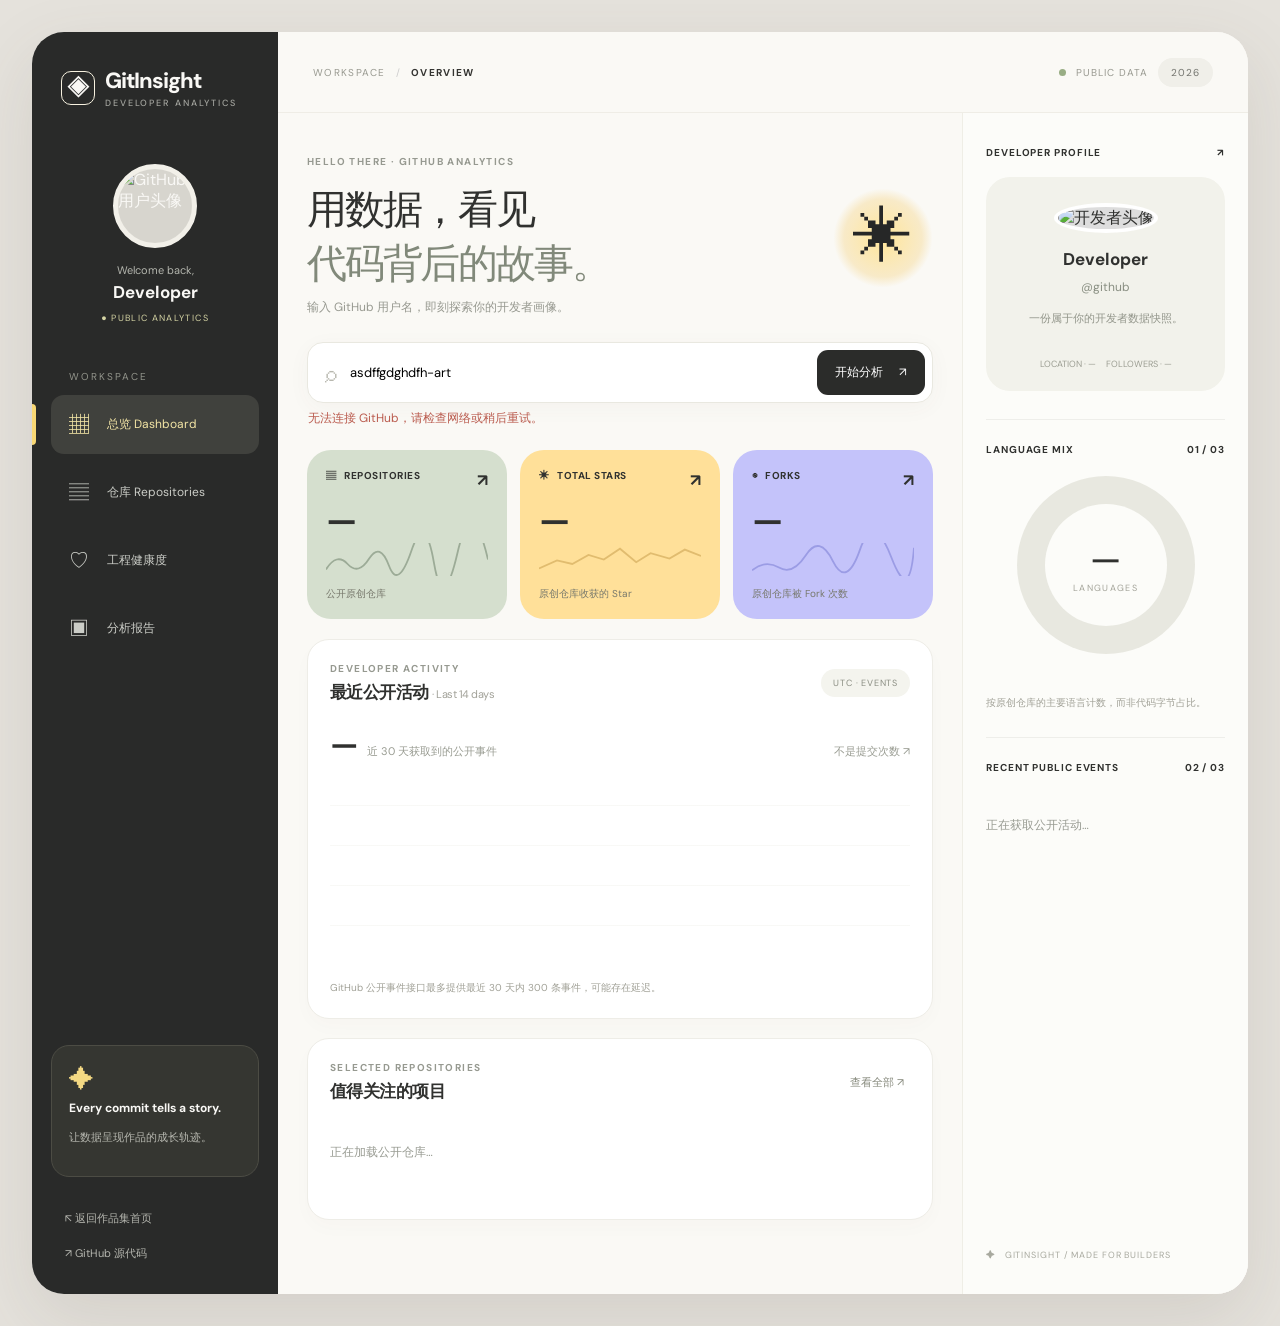
==== dashboard.html @ e09f6c9b "feat: build editorial homepage and responsive GitHub analytics dashboard" ====
<!doctype html>
<html lang="zh-CN"><head><meta charset="utf-8"><meta name="viewport" content="width=device-width,initial-scale=1">
<meta name="theme-color" content="#e9e6df"><meta name="description" content="GitInsight GitHub 数据分析工作台。查询真实公开数据、浏览仓库、检查工程健康度和导出报告。"><title>GitInsight · 分析工作台</title><link rel="stylesheet" href="assets/style.css"></head>
<body class="workspace"><div class="app-shell">
<button class="menu-toggle" id="menu-toggle" aria-label="打开导航菜单" aria-expanded="false">☰</button><div class="sidebar-overlay" id="sidebar-overlay"></div>
<aside class="sidebar" id="sidebar"><a class="app-brand" href="index.html"><span class="brand-logo">◈</span><span>GitInsight<small>DEVELOPER ANALYTICS</small></span></a>
<div class="sidebar-profile"><img id="sidebar-avatar" src="https://github.com/identicons/gitinsight.png" alt="GitHub 用户头像"><small>Welcome back,</small><strong id="sidebar-user">Developer</strong><span class="profile-tag">● PUBLIC ANALYTICS</span></div>
<p class="side-caption">WORKSPACE</p><nav class="side-nav" aria-label="工作台导航"><a href="#overview" class="active" data-page="overview"><span>▦</span> 总览 Dashboard</a><a href="#repositories" data-page="repositories"><span>▤</span> 仓库 Repositories</a><a href="#health" data-page="health"><span>♡</span> 工程健康度</a><a href="#reports" data-page="reports"><span>▣</span> 分析报告</a></nav>
<div class="sidebar-spacer"></div><div class="side-note"><div>✦</div><strong>Every commit tells a story.</strong><p>让数据呈现作品的成长轨迹。</p></div><a class="side-bottom" href="index.html">↖ 返回作品集首页</a><a class="side-bottom" href="https://github.com/asdffgdghdfh-art/gitinsight" target="_blank" rel="noopener noreferrer">↗ GitHub 源代码</a></aside>
<section class="app-main"><header class="app-topbar"><div class="crumb">WORKSPACE <span>/</span> <b id="page-breadcrumb">OVERVIEW</b></div><div class="top-actions"><span class="live-dot"></span><span>PUBLIC DATA</span><span class="top-year">2026</span></div></header>
<div class="main-layout"><main class="content-area">
<div class="page-section is-visible" id="view-overview"><div class="heading-row"><div><div class="section-kicker">HELLO THERE · GITHUB ANALYTICS</div><h1>用数据，看见<br><em>代码背后的故事。</em></h1><p class="page-subtitle">输入 GitHub 用户名，即刻探索你的开发者画像。</p></div><div class="hero-orbit" aria-hidden="true"><span>✳</span></div></div>
<form class="search-form" id="search-form"><label class="sr-only" for="username-input">GitHub 用户名</label><span class="search-icon">⌕</span><input id="username-input" type="text" autocapitalize="off" autocomplete="off" spellcheck="false" maxlength="39" placeholder="输入 GitHub 用户名，例如 octocat"><button type="submit">开始分析 <span>↗</span></button></form>
<div id="status-message" class="status-message" role="status" aria-live="polite"></div>
<div class="summary-grid"><article class="metric-card sage"><div class="metric-label">▤ &nbsp; REPOSITORIES <span>↗</span></div><div class="metric-value" id="stat-repos">—</div><div class="metric-spark"><svg viewBox="0 0 180 36" aria-hidden="true"><path d="M0 29 Q12 10 24 23T48 17T70 25T95 8T120 22T146 11T180 18"/></svg></div><small>公开原创仓库</small></article><article class="metric-card butter"><div class="metric-label">✳ &nbsp; TOTAL STARS <span>↗</span></div><div class="metric-value" id="stat-stars">—</div><div class="metric-spark"><svg viewBox="0 0 180 36" aria-hidden="true"><path d="M0 28 L20 19 L37 23 L55 13 L72 18 L90 6 L108 21 L124 11 L145 17 L162 7 L180 14"/></svg></div><small>原创仓库收获的 Star</small></article><article class="metric-card lavender"><div class="metric-label">◉ &nbsp; FORKS <span>↗</span></div><div class="metric-value" id="stat-forks">—</div><div class="metric-spark"><svg viewBox="0 0 180 36" aria-hidden="true"><path d="M0 30 Q15 18 30 27T60 13T90 20T120 7T155 16T180 5"/></svg></div><small>原创仓库被 Fork 次数</small></article></div>
<section class="panel activity-panel"><div class="panel-heading"><div><div class="small-uppercase">DEVELOPER ACTIVITY</div><h2>最近公开活动 <span>· Last 14 days</span></h2></div><span class="chip">UTC · EVENTS</span></div><div class="chart-summary"><strong id="activity-total">—</strong><span>近 30 天获取到的公开事件</span><span class="chart-hint">不是提交次数 ↗</span></div><div class="bar-chart" id="activity-chart" role="img" aria-label="最近十四天公开事件柱状图"></div><p class="fineprint">GitHub 公开事件接口最多提供最近 30 天内 300 条事件，可能存在延迟。</p></section>
<section class="panel projects-panel"><div class="panel-heading"><div><div class="small-uppercase">SELECTED REPOSITORIES</div><h2>值得关注的项目</h2></div><button class="text-button" data-go="repositories">查看全部 ↗</button></div><div id="featured-repos" class="featured-list"></div></section>
</div>
<div class="page-section" id="view-repositories"><div class="section-kicker">EXPLORE / REPOSITORIES</div><h1 class="inside-heading">探索每一个<span>作品。</span></h1><p class="page-subtitle">根据名称、语言和热度找到最有代表性的仓库。</p><div class="filter-bar"><input id="repo-search" placeholder="⌕  搜索仓库名称或简介" aria-label="筛选仓库"><select id="language-filter" aria-label="按编程语言筛选"><option value="">全部语言</option></select><select id="repo-sort" aria-label="仓库排序"><option value="updated">最近推送</option><option value="stars">最多 Stars</option><option value="forks">最多 Forks</option><option value="created">最新创建</option></select><label class="small-switch"><input type="checkbox" id="include-forks"> 含 Fork</label></div><div class="panel table-panel"><div class="panel-heading"><h2>公开仓库 <span id="repo-count">—</span></h2><span class="chip">LIVE REPOS</span></div><div id="repository-list" class="repository-list"></div></div></div>
<div class="page-section" id="view-health"><div class="section-kicker">PROJECT / HEALTH</div><h1 class="inside-heading">让好项目，<span>更完整。</span></h1><p class="page-subtitle">检查 README、依赖、测试、CI、维护与仓库元信息。</p><div class="panel health-panel"><div class="select-row"><label for="health-repo-select">选择要检查的公开仓库</label><select id="health-repo-select"><option>正在加载...</option></select><button class="button-small" id="health-run">开始检查 ↗</button></div><div class="health-start" id="health-output"><div class="empty-art">✳</div><strong>为你的项目做一次体检</strong><p>点击「开始检查」会读取所选仓库的公开文件树和元数据。</p></div></div><div class="disclaimer-card"><strong>✦ 关于评分</strong><p>这个评分仅表示常见工程规范的覆盖程度，不能替代代码审查，也不代表开发者能力。文件树不完整时会主动提醒。</p></div></div>
<div class="page-section" id="view-reports"><div class="section-kicker">PORTFOLIO / REPORTS</div><h1 class="inside-heading">把你的成果，<span>整理成册。</span></h1><p class="page-subtitle">从真实的公开数据生成一份清晰可读的 Markdown 项目报告。</p><div class="report-layout"><div class="panel report-card"><span class="report-art">↗</span><div class="small-uppercase">PERSONAL DEVELOPER REPORT</div><h2>GitHub 开发者<br>作品集报告</h2><p>包含账户信息、仓库统计、主要语言、代表项目及已完成的健康度检查。</p><button class="button-small" id="download-report">下载 Markdown 报告 ↓</button></div><div class="panel report-preview"><div class="panel-heading"><h2>报告预览</h2><span class="chip">.MD</span></div><pre id="report-preview-text">等待载入公开数据…</pre></div></div></div>
</main><aside class="right-panel"><div class="right-title"><span>DEVELOPER PROFILE</span><span>↗</span></div><div class="profile-card"><img id="profile-avatar" src="https://github.com/identicons/gitinsight.png" alt="开发者头像"><h3 id="profile-name">Developer</h3><a id="profile-link" href="https://github.com" target="_blank" rel="noopener noreferrer">@github</a><p id="profile-bio">一份属于你的开发者数据快照。</p><div class="profile-extra"><span id="profile-location">LOCATION · —</span><span id="profile-followers">FOLLOWERS · —</span></div></div><div class="right-block"><div class="right-title"><span>LANGUAGE MIX</span><span>01 / 03</span></div><div class="donut-wrap"><div class="donut-chart" id="language-donut"><div class="donut-center"><strong id="lang-number">—</strong><small>LANGUAGES</small></div></div></div><div id="language-legend" class="language-legend"></div><p class="fineprint">按原创仓库的主要语言计数，而非代码字节占比。</p></div><div class="right-block right-bottom"><div class="right-title"><span>RECENT PUBLIC EVENTS</span><span>02 / 03</span></div><div id="recent-events" class="recent-events"></div></div><div class="right-foot">✦ &nbsp; GITINSIGHT / MADE FOR BUILDERS</div></aside>
</div></section></div><script src="assets/dashboard.js" defer></script></body></html>
---- assets/style.css ----
@import url('https://fonts.googleapis.com/css2?family=DM+Sans:wght@400;500;600;700;800&family=DM+Serif+Display&display=swap');
:root{--ink:#242420;--muted:#888880;--cream:#f4f0e8;--burnt:#b96535;--line:#dcd6cb;--sans:'DM Sans',-apple-system,BlinkMacSystemFont,'PingFang SC','Microsoft YaHei',sans-serif;--serif:'DM Serif Display',Georgia,'Songti SC','Noto Serif CJK SC',serif}*{box-sizing:border-box}html{scroll-behavior:smooth}body{margin:0;font-family:var(--sans);color:var(--ink)}a{color:inherit;text-decoration:none}button,input,select{font:inherit}button{cursor:pointer}.sr-only{position:absolute!important;width:1px;height:1px;padding:0;margin:-1px;overflow:hidden;clip:rect(0,0,0,0);white-space:nowrap;border:0}
/* Editorial portfolio landing */
.landing{background:var(--cream);background-image:linear-gradient(to right,transparent calc(50% - 1px),rgba(111,91,72,.045) 50%,transparent calc(50% + 1px));}.wrap{width:min(1170px,calc(100% - 100px));margin:0 auto}.landing-header{height:76px;display:flex;align-items:center;justify-content:space-between;padding:0 max(50px,calc((100vw - 1170px)/2));border-bottom:1px solid var(--line);gap:25px}.wordmark{font:27px var(--serif);white-space:nowrap}.diamond{width:10px;height:10px;background:var(--burnt);display:inline-block;transform:rotate(45deg);margin:0 10px 3px 0}.landing-header nav{display:flex;gap:28px;font-size:12px;color:#7f766f}.landing-header nav a:hover,.landing-header nav a.current{color:var(--burnt)}.hero{padding-top:110px;padding-bottom:98px;display:grid;grid-template-columns:1.14fr .86fr;gap:72px;align-items:center;min-height:580px}.eyebrow,.micro-label{font-size:10px;letter-spacing:.19em;color:#857e73;font-weight:700}.hero h1{font:clamp(78px,9.4vw,142px)/.95 var(--serif);font-weight:400;letter-spacing:-.07em;margin:28px 0 25px;white-space:nowrap}.rust{color:var(--burnt)}.hero-cn{font:clamp(23px,2.4vw,33px)/1.6 var(--serif);margin:0 0 18px}.hero-detail{color:#817b72;font-size:13px;letter-spacing:.1em}.hero-buttons{display:flex;gap:13px;margin-top:36px;flex-wrap:wrap}.button{display:inline-flex;align-items:center;gap:30px;justify-content:space-between;padding:14px 23px;min-height:48px;font-size:12px;transition:transform .2s,background .2s}.button:hover{transform:translateY(-3px)}.button-dark{background:#201f1b;color:white}.button-line{border:1px solid #aaa39a}.hero-art{min-height:360px;border:1px solid #d7cec2;position:relative;padding:26px;background:radial-gradient(ellipse at 65% 40%,#fffdf7 0,#eae6de 68%);overflow:hidden}.art-top,.art-bottom{display:flex;justify-content:space-between;color:#908980;letter-spacing:.15em;font-size:9px}.art-heading{font:30px/1.28 var(--serif);margin:47px 0 5px}.art-chart{height:160px;position:relative;background:repeating-linear-gradient(to top,transparent 0,transparent 39px,#ded5c9 40px)}.art-curve{position:absolute;inset:24px 0 16px;border-bottom:3px solid var(--burnt);border-radius:10% 55% 20% 40%;transform:rotate(-8deg);opacity:.8}.art-bars{position:absolute;inset:8px 0 0;display:flex;align-items:flex-end;gap:5%;padding:0 12px}.art-bars i{display:block;flex:1;border:1px solid rgba(178,98,51,.25);border-bottom:none;background:rgba(184,107,58,.06)}.art-bottom{border-top:1px solid var(--line);padding-top:13px}.hero-foot{padding:16px 0;border-top:1px solid var(--line);display:flex;justify-content:space-between;color:#827a70;font-size:10px;letter-spacing:.12em}.landing-section{padding:105px 0;border-top:1px solid var(--line)}.two-col{display:grid;grid-template-columns:.42fr .58fr;gap:75px}.section-heading{display:flex;align-items:baseline;gap:15px;margin:0 0 38px;font:27px var(--serif);font-weight:400}.section-heading>span{font:13px var(--sans);color:var(--burnt)}.section-heading small{font:10px var(--sans);letter-spacing:.2em;color:#81776c}.facts{padding-top:20px;border-top:1px solid var(--line)}.facts div{display:grid;grid-template-columns:65px 1fr;font-size:13px;margin:20px 0}.facts dt{color:#9b9288}.facts dd{margin:0}.section-intro{border-left:1px solid var(--line);padding-left:65px}.section-intro h3{font:clamp(35px,4vw,53px)/1.4 var(--serif);font-weight:400;margin:0 0 23px}.section-intro p{color:#6d665c;font-size:15px;line-height:2;max-width:590px}.keyword-row{display:flex;gap:20px;flex-wrap:wrap;border-top:1px solid var(--line);margin-top:34px;padding-top:20px;font-size:10px;letter-spacing:.1em;color:var(--burnt)}.landing-cream{background:#ebe7dd}.feature-list{border-top:1px solid var(--line)}.feature-list a{display:grid;grid-template-columns:50px 72px minmax(155px,230px) 1fr 26px;gap:20px;align-items:center;border-bottom:1px solid #d6d0c5;min-height:101px;transition:background .2s,padding .2s}.feature-list a:hover{background:#f6f1e8;padding:0 15px}.feature-num{font-size:12px;color:#8c8479}.feature-glyph{font-size:27px;color:var(--burnt)}.feature-list strong{font:24px var(--serif);font-weight:400}.feature-list small{font-size:13px;color:#726b61}.feature-list b{font-size:20px;font-weight:400}.landing-dark{background:#191713;color:#f4efe7}.landing-dark .section-heading small,.landing-dark .micro-label{color:#af9c89}.dark-grid{display:grid;grid-template-columns:repeat(3,1fr);gap:36px}.dark-grid article{border-top:1px solid #44403a;min-height:325px;padding:25px 0;position:relative}.dark-grid article:not(:last-child){border-right:1px solid #44403a;padding-right:36px}.dark-grid h3{font:30px var(--serif);font-weight:400;margin:20px 0 15px}.dark-grid p{font-size:13px;line-height:2;color:#a99d91;max-width:285px}.stack-lines{display:grid;gap:8px;margin-top:24px}.stack-lines i{width:140px;height:20px;transform:skewY(-10deg);border:1px solid #a65b31;background:rgba(183,105,50,.09)}.pill-grid{display:grid;grid-template-columns:1fr 1fr;gap:8px;margin-top:31px}.pill-grid span{background:#28251f;padding:16px 10px;text-align:center;font-size:12px}.quote-mark{font:28px/1.5 var(--serif);color:#c78659;margin-top:29px}.landing-end{text-align:center;padding:115px 0 120px}.landing-end h2{font:clamp(37px,5vw,60px) var(--serif);margin:24px 0 28px}.landing-cta{font:30px var(--serif);border-bottom:2px solid var(--burnt);padding-bottom:8px}.landing-end p{font-size:12px;color:#817a6f;letter-spacing:.1em;margin-top:30px}.landing-footer{min-height:75px;display:flex;justify-content:space-between;align-items:center;border-top:1px solid var(--line);gap:18px;color:#8e8579;font-size:11px}
/* Dashboard */
.workspace{background:#e5e2dc;color:#30312f;padding:32px;min-height:100vh}.app-shell{max-width:1620px;margin:0 auto;min-height:900px;display:flex;background:#fbfaf7;border-radius:32px;box-shadow:0 25px 70px #55524a20;overflow:hidden}.sidebar{width:246px;background:#292a29;color:#f9f8f5;flex:none;padding:34px 19px 23px;display:flex;flex-direction:column}.app-brand{display:flex;align-items:center;gap:10px;padding:0 10px;font-size:22px;font-weight:800;letter-spacing:-.045em}.app-brand small{display:block;font-size:9px;font-weight:500;letter-spacing:.21em;color:#a3a49e;margin-top:2px}.brand-logo{display:grid;place-items:center;width:34px;height:34px;border:1px solid #f6f1df;border-radius:10px;font-size:22px}.sidebar-profile{display:flex;flex-direction:column;align-items:center;padding:55px 5px 27px}.sidebar-profile img{width:84px;height:84px;border:5px solid #f2f0e9;border-radius:50%;object-fit:cover;background:#d7d5ce}.sidebar-profile small{font-size:11px;color:#b3b5ad;margin-top:15px}.sidebar-profile strong{font-size:17px;margin:4px 0 9px;max-width:100%;overflow-wrap:anywhere;text-align:center}.profile-tag{font-size:9px;color:#d5d4a4;letter-spacing:.15em}.side-caption{font-size:10px;letter-spacing:.2em;color:#92948b;padding:0 18px;margin:19px 0 12px}.side-nav{display:grid;gap:9px}.side-nav a{display:flex;align-items:center;gap:17px;color:#cbcdc7;font-size:12px;padding:16px 17px;min-height:48px;border-radius:13px;position:relative;transition:background .2s,color .2s}.side-nav a span{font-size:20px;width:22px;text-align:center}.side-nav a.active{background:#40413d;color:#f4e6a6}.side-nav a.active:before{position:absolute;content:'';left:-19px;top:9px;bottom:9px;width:4px;background:#f9d874;border-radius:0 4px 4px 0}.side-nav a:hover{background:#3e3f3b}.sidebar-spacer{flex:1}.side-note{background:#353631;padding:17px;border:1px solid #4c4c44;border-radius:18px;margin-bottom:24px}.side-note div{color:#f4d983;font-size:25px}.side-note strong{font-size:12px}.side-note p{color:#b8b9b1;font-size:11px;line-height:1.8}.side-bottom{display:block;color:#b5b6af;font-size:11px;padding:10px 14px}.side-bottom:hover{color:white}.app-main{min-width:0;flex:1;background:#faf9f5}.app-topbar{height:81px;display:flex;justify-content:space-between;align-items:center;padding:0 35px;border-bottom:1px solid #efede6}.crumb,.top-actions{display:flex;align-items:center;gap:10px;font-size:10px;letter-spacing:.13em;color:#989990}.crumb span{color:#ccc}.crumb b{font-weight:700;color:#343431}.top-actions{letter-spacing:.1em}.top-year{padding:8px 13px;border-radius:30px;background:#f0efe9;color:#73746e}.live-dot{height:7px;width:7px;border-radius:50%;background:#98ad84}.main-layout{display:grid;grid-template-columns:minmax(0,1fr) 286px;min-height:900px}.content-area{min-width:0;padding:35px 29px 55px}.right-panel{background:#fcfcf9;border-left:1px solid #efeee6;padding:33px 23px;display:flex;flex-direction:column;min-width:0}.page-section{display:none}.page-section.is-visible{display:block}.heading-row{display:flex;justify-content:space-between;align-items:center;gap:10px;margin:7px 0 19px}.section-kicker,.small-uppercase{font-weight:700;font-size:10px;color:#969990;letter-spacing:.14em}.heading-row h1{font-weight:500;letter-spacing:-.055em;font-size:clamp(27px,3.1vw,41px);line-height:1.35;margin:15px 0 9px}.heading-row h1 em{font-style:normal;color:#81897a}.page-subtitle{margin:4px 0;color:#979990;font-size:12px}.hero-orbit{width:100px;height:100px;border-radius:26px;background:radial-gradient(circle,#ffe599,#f8eac8 55%,transparent 70%);display:grid;place-items:center;flex:none}.hero-orbit span{font-size:60px;color:#262727;font-weight:100}.search-form{display:flex;align-items:center;gap:13px;background:#fff;border:1px solid #e9e8e0;border-radius:16px;padding:7px 7px 7px 17px;margin-top:22px;box-shadow:0 5px 22px #5c58410a}.search-icon{font-size:23px;color:#b8b8af}.search-form input{flex:1;min-width:0;border:0;background:transparent;outline:0;font-size:13px;padding:11px 0}.search-form button{border:0;background:#2b2c2a;color:#fff;padding:14px 18px;border-radius:11px;font-size:12px;white-space:nowrap}.search-form button span{margin-left:13px}.search-form button:hover,.button-small:hover{background:#444641}.status-message{min-height:25px;font-size:12px;color:#718575;padding:7px 1px}.status-message.error{color:#ba5b4e}.summary-grid{display:grid;grid-template-columns:repeat(3,minmax(0,1fr));gap:13px;margin:16px 0 20px}.metric-card{height:169px;border-radius:24px;padding:19px;position:relative;overflow:hidden}.metric-card.sage{background:#d5dfce}.metric-card.butter{background:#ffe099}.metric-card.lavender{background:#c4c3fa}.metric-label{font-size:10px;font-weight:700;letter-spacing:.05em;display:flex;justify-content:space-between}.metric-label span{font-size:17px}.metric-value{font-size:34px;font-weight:700;letter-spacing:-.06em;margin-top:7px}.metric-card small{position:absolute;bottom:18px;left:19px;font-size:10px;color:#77786c}.metric-spark{height:33px;max-width:210px;opacity:.52}.metric-spark svg{width:100%;height:100%;fill:none;stroke:#697d65;stroke-width:2}.butter .metric-spark svg{stroke:#c69c49}.lavender .metric-spark svg{stroke:#777ad2}.panel{background:#fff;border:1px solid #eeede7;border-radius:22px;padding:22px;margin-bottom:19px;box-shadow:0 8px 19px #4d4b3905}.panel-heading{display:flex;justify-content:space-between;align-items:center;gap:12px}.panel-heading h2{font-size:17px;letter-spacing:-.03em;margin:6px 0 0}.panel-heading h2 span{font-size:11px;font-weight:400;color:#a1a198}.chip{background:#f4f4ee;border-radius:30px;padding:8px 12px;font-size:9px;color:#8b8e83;letter-spacing:.09em;white-space:nowrap}.chart-summary{display:flex;align-items:baseline;gap:10px;margin:20px 0 10px}.chart-summary strong{font-size:31px;letter-spacing:-.06em}.chart-summary>span{font-size:11px;color:#999c92}.chart-summary .chart-hint{margin-left:auto}.bar-chart{height:190px;display:grid;grid-template-columns:repeat(14,minmax(0,1fr));gap:10px;align-items:end;position:relative;padding:8px 3px 26px;background:repeating-linear-gradient(to top,#fff 0,#fff 39px,#f2f2ed 40px)}.bar-item{height:100%;position:relative;display:flex;flex-direction:column;justify-content:flex-end;align-items:center;gap:3px}.bar-base{width:100%;max-width:29px;height:100%;background:#f3f3ec;border-radius:11px;position:absolute;bottom:0}.bar-fill{position:relative;width:100%;max-width:29px;border-radius:10px;background:#2c2d2b;min-height:2px;transition:height .6s ease}.bar-item:nth-child(4n) .bar-fill{background:#f1c962}.bar-label{position:absolute;bottom:-25px;font-size:9px;color:#a5a49c}.bar-item .bar-tip{position:absolute;bottom:calc(100% + 6px);font-size:10px;background:#333;color:#fff;padding:5px 7px;border-radius:6px;white-space:nowrap;opacity:0;pointer-events:none}.bar-item:hover .bar-tip{opacity:1}.fineprint{font-size:10px;line-height:1.7;color:#a1a197;margin:14px 0 0}.text-button{border:0;background:none;color:#888b7e;font-size:11px;padding:6px}.text-button:hover{color:#111}.featured-list{margin-top:17px}.feature-repo{display:grid;grid-template-columns:minmax(0,1fr) 55px 55px 17px;align-items:center;gap:12px;padding:13px 0;border-bottom:1px solid #f0eee8}.feature-repo:last-child{border:0}.feature-repo a{font-weight:600;font-size:12px;overflow-wrap:anywhere}.feature-repo a:hover{color:#878b7a}.feature-repo p{color:#98998f;margin:4px 0 0;font-size:10px;white-space:nowrap;overflow:hidden;text-overflow:ellipsis}.feature-repo .repo-stat{font-size:11px;color:#888b80;text-align:right}.feature-repo .repo-arrow{font-size:18px;color:#a3a69b}.right-title{font-weight:700;display:flex;justify-content:space-between;gap:4px;font-size:10px;letter-spacing:.09em}.profile-card{margin:18px 0 27px;border-radius:24px;padding:26px 14px 21px;text-align:center;background:#f2f2eb}.profile-card img{width:84px;height:84px;border-radius:50%;border:4px solid #fff;object-fit:cover;background:#ddd}.profile-card h3{font-size:17px;margin:15px 0 5px;overflow-wrap:anywhere}.profile-card a{font-size:12px;color:#888e81}.profile-card p{color:#92958a;font-size:11px;line-height:1.7;margin:13px 0;min-height:36px}.profile-extra{display:flex;justify-content:center;gap:10px;flex-wrap:wrap;font-size:9px;color:#9c9e93}.right-block{border-top:1px solid #eeeeea;padding-top:23px;margin-top:1px}.donut-wrap{display:flex;justify-content:center;padding:20px 0 15px}.donut-chart{height:178px;width:178px;background:conic-gradient(#e8e8e0 0 100%);border-radius:50%;display:grid;place-items:center}.donut-center{height:122px;width:122px;background:#fcfcf9;border-radius:50%;display:flex;flex-direction:column;justify-content:center;align-items:center}.donut-center strong{font-size:35px;font-weight:500}.donut-center small{font-size:9px;color:#a3a399;letter-spacing:.15em}.language-legend{display:grid;gap:12px;margin:8px 0 17px}.legend-line{display:grid;grid-template-columns:10px minmax(0,1fr) auto;gap:10px;font-size:11px;align-items:center}.legend-dot{width:9px;height:9px;border-radius:50%}.legend-line span:nth-child(2){color:#7b8079;overflow:hidden;text-overflow:ellipsis;white-space:nowrap}.legend-line strong{font-size:11px}.right-bottom{margin-top:26px}.recent-events{margin-top:19px}.event-line{display:flex;gap:11px;align-items:start;padding:11px 0;border-bottom:1px solid #f0f0eb}.event-icon{background:#f1f2ec;border-radius:10px;padding:9px;font-size:12px}.event-line b{font-size:11px;display:block;font-weight:600}.event-line small{font-size:9px;color:#a7aaa0}.right-foot{margin-top:auto;padding-top:30px;font-size:9px;letter-spacing:.1em;color:#a8a99f}.inside-heading{font-size:clamp(30px,3.5vw,43px);font-weight:600;letter-spacing:-.055em;margin:20px 0 12px}.inside-heading span{color:#adb2a2}.filter-bar{display:flex;align-items:center;gap:10px;margin:27px 0 17px;flex-wrap:wrap}.filter-bar input,.filter-bar select,.select-row select{padding:13px 14px;border:1px solid #e8e8e0;border-radius:11px;background:#fff;outline:0;color:#666860;font-size:12px}.filter-bar input{min-width:200px;flex:1}.filter-bar select{min-width:115px}.small-switch{white-space:nowrap;font-size:11px;color:#8e9087}.table-panel{padding:21px}.repository-list{margin-top:18px}.repo-row{padding:16px 7px;border-bottom:1px solid #f0efe9;display:flex;justify-content:space-between;align-items:center;gap:14px}.repo-row:last-child{border:0}.repo-row h3{font-size:13px;margin:0 0 6px;overflow-wrap:anywhere}.repo-row a:hover{color:#9b8553}.repo-row p{color:#989b91;font-size:11px;margin:0;line-height:1.5;max-width:380px}.repo-row-meta{display:flex;align-items:center;gap:13px;white-space:nowrap;font-size:10px;color:#878a81}.lang-pin{display:inline-block;width:8px;height:8px;border-radius:50%;background:#c8c9bd;margin-right:5px}.health-panel{margin-top:28px}.select-row{display:flex;align-items:end;gap:11px;flex-wrap:wrap}.select-row label{width:100%;font-size:11px;color:#94948a}.select-row select{flex:1;min-width:210px}.button-small{border:0;background:#292b29;color:#fff;border-radius:11px;padding:14px 20px;font-size:12px}.health-start{text-align:center;padding:55px 12px}.empty-art{font-size:64px;color:#d7c38e;line-height:1;margin-bottom:17px}.health-start strong{display:block;font-size:17px}.health-start p{font-size:12px;color:#999a91}.score-hero{display:flex;align-items:center;gap:18px;text-align:left;justify-content:center;padding:10px 0 22px}.score-bubble{width:95px;height:95px;border-radius:25px;background:#d5dfce;display:grid;place-items:center;font-size:26px;font-weight:800}.score-bubble small{font-size:10px;font-weight:500}.check-item{display:flex;justify-content:space-between;gap:12px;border-top:1px solid #f1f0e9;padding:12px 0;text-align:left;font-size:12px}.check-item strong{font-weight:600}.check-item small{display:block;margin-top:4px;color:#959990}.check-item b{white-space:nowrap}.disclaimer-card{background:#f1f0e8;padding:20px 22px;border-radius:17px}.disclaimer-card strong{font-size:13px}.disclaimer-card p{font-size:11px;line-height:1.8;color:#878a80}.report-layout{display:grid;grid-template-columns:1fr 1fr;gap:14px;margin-top:28px}.report-card{background:#d6ddce;position:relative;overflow:hidden;min-height:400px}.report-art{font:120px var(--serif);color:#a3b09c;position:absolute;right:25px;top:0;line-height:1}.report-card h2{font:30px/1.25 var(--serif);margin:42px 0 19px}.report-card p{font-size:12px;color:#6b7469;line-height:1.8;max-width:250px}.report-card .button-small{margin-top:27px}.report-preview pre{font:11px/1.8 var(--sans);white-space:pre-wrap;word-break:break-word;color:#6e746d;max-height:500px;overflow:auto}.loading-row,.empty-message{font-size:12px;color:#989b92;padding:24px 0}.menu-toggle{display:none}.sidebar-overlay{display:none}
@media(max-width:1260px){.workspace{padding:15px}.sidebar{width:215px}.main-layout{grid-template-columns:minmax(0,1fr) 240px}.content-area{padding:29px 20px}.right-panel{padding:28px 16px}.summary-grid{gap:9px}.metric-card{padding:14px;height:151px}.metric-value{font-size:29px}.metric-card small{left:14px}.hero-orbit{display:none}.bar-chart{gap:5px}}
@media(max-width:1000px){.main-layout{grid-template-columns:1fr}.right-panel{display:grid;grid-template-columns:1fr 1fr;gap:15px;border-left:0;border-top:1px solid #eee;padding:21px}.right-panel>.right-title{grid-column:1/-1}.profile-card{margin:0}.right-block{border-top:0;padding-top:0}.right-block.right-bottom{grid-column:1/-1}.right-foot{grid-column:1/-1}.recent-events{display:grid;grid-template-columns:repeat(2,1fr);gap:0 16px}}
@media(max-width:760px){.wrap{width:calc(100% - 38px)}.landing-header{padding:0 19px;height:auto;min-height:66px;flex-wrap:wrap;padding-bottom:10px;padding-top:10px}.landing-header nav{gap:15px;flex-wrap:wrap}.hero{grid-template-columns:1fr;gap:36px;min-height:0;padding:75px 0 55px}.hero h1{font-size:clamp(70px,14vw,108px)}.hero-art{min-height:330px}.hero-foot{gap:12px;flex-wrap:wrap}.landing-section{padding:65px 0}.two-col,.dark-grid{grid-template-columns:1fr;gap:30px}.section-intro{border-left:none;border-top:1px solid var(--line);padding:25px 0 0}.feature-list a{grid-template-columns:30px 32px minmax(0,1fr) 20px;gap:11px;padding:15px 0}.feature-list small{grid-column:3/span 1}.feature-list a strong{font-size:22px}.feature-list a b{grid-column:4;grid-row:1/span 2}.dark-grid article:not(:last-child){border-right:none;border-bottom:1px solid #44403a}.dark-grid article{min-height:240px}.landing-footer{flex-wrap:wrap;padding:18px 0}.workspace{padding:0;background:#faf9f5}.app-shell{border-radius:0;min-height:100vh;display:block}.sidebar{position:fixed;top:0;bottom:0;left:0;z-index:30;width:264px;transform:translateX(-102%);transition:transform .25s}.sidebar.open{transform:translateX(0)}.sidebar-overlay.open{display:block;position:fixed;inset:0;background:#0008;z-index:29}.menu-toggle{display:block;position:fixed;right:18px;bottom:20px;z-index:40;background:#292a29;color:white;border:0;border-radius:16px;width:52px;height:52px;box-shadow:0 7px 24px #0003;font-size:23px}.app-topbar{height:65px;padding:0 20px}.content-area{padding:24px 17px 32px}.right-panel{grid-template-columns:1fr;gap:16px}.right-panel>.right-title,.right-block.right-bottom,.right-foot{grid-column:auto}.right-panel .profile-card{max-width:none}.profile-card p{min-height:0}.summary-grid{gap:9px}.metric-card{border-radius:18px;height:141px;padding:14px 11px}.metric-label{font-size:8px}.metric-value{font-size:29px}.metric-card small{left:11px;bottom:13px;font-size:9px}.metric-spark{height:25px}.bar-chart{gap:4px}.bar-label{font-size:8px}.panel{padding:17px}.report-layout{grid-template-columns:1fr}.repo-row-meta{gap:6px;flex-wrap:wrap;justify-content:flex-end}.repo-row p{max-width:170px}.recent-events{grid-template-columns:1fr}.top-year{display:none}}
@media(max-width:410px){.metric-value{font-size:24px}.metric-label span{display:none}.metric-card{height:124px}.hero h1{font-size:65px}.heading-row h1{font-size:28px}.search-form{gap:7px}.search-form button{padding:12px}.search-form button span{display:none}.chart-summary .chart-hint{display:none}.profile-card img{width:70px;height:70px}.feature-repo{grid-template-columns:minmax(0,1fr) 38px 38px 10px;gap:7px}}
@media(prefers-reduced-motion:reduce){html{scroll-behavior:auto}*,*:before,*:after{transition:none!important;animation:none!important}}
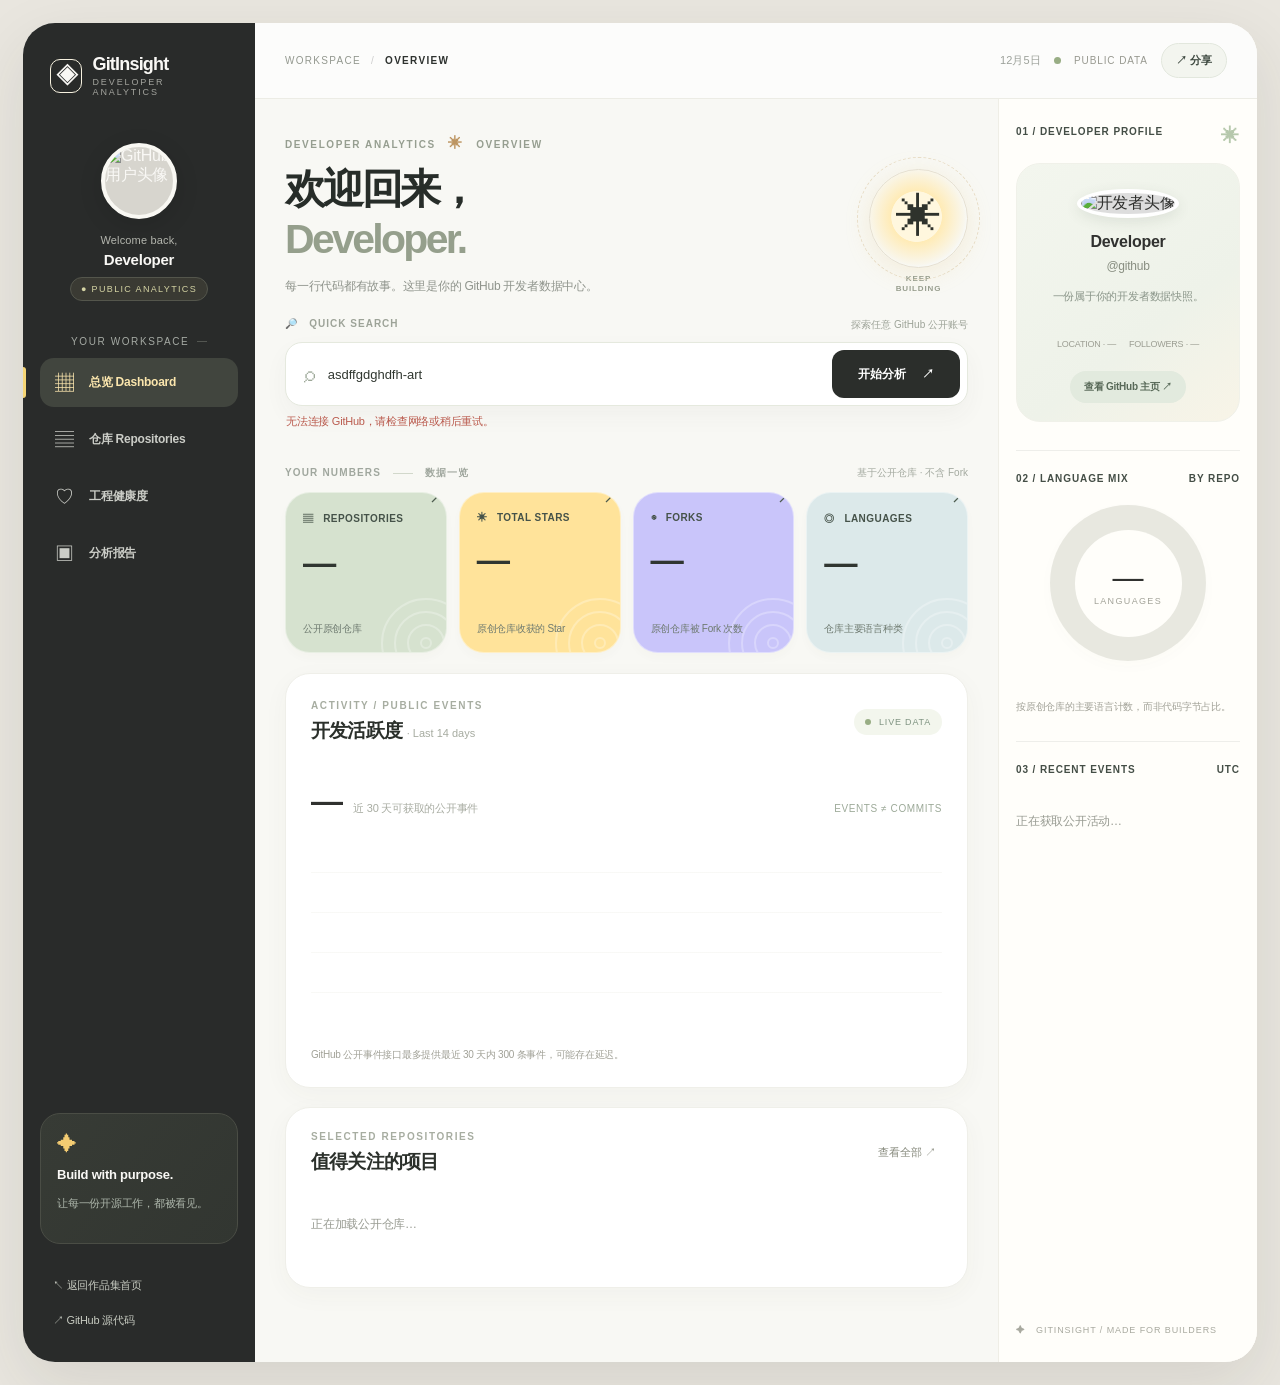
==== commit fc5eef26: "feat(ui): refresh GitInsight dashboard with modular pastel cards and mobile navigation" ====
--- a/dashboard.html
+++ b/dashboard.html
@@ -1,23 +1,23 @@
 <!doctype html>
 <html lang="zh-CN"><head><meta charset="utf-8"><meta name="viewport" content="width=device-width,initial-scale=1">
-<meta name="theme-color" content="#e9e6df"><meta name="description" content="GitInsight GitHub 数据分析工作台。查询真实公开数据、浏览仓库、检查工程健康度和导出报告。"><title>GitInsight · 分析工作台</title><link rel="stylesheet" href="assets/style.css"></head>
+<meta name="theme-color" content="#e9e6df"><meta name="description" content="GitInsight GitHub 数据分析工作台。查询真实公开数据、浏览仓库、检查工程健康度和导出报告。"><title>GitInsight · 分析工作台</title><link rel="stylesheet" href="assets/style.css"><link rel="stylesheet" href="assets/v21.css"></head>
 <body class="workspace"><div class="app-shell">
 <button class="menu-toggle" id="menu-toggle" aria-label="打开导航菜单" aria-expanded="false">☰</button><div class="sidebar-overlay" id="sidebar-overlay"></div>
 <aside class="sidebar" id="sidebar"><a class="app-brand" href="index.html"><span class="brand-logo">◈</span><span>GitInsight<small>DEVELOPER ANALYTICS</small></span></a>
 <div class="sidebar-profile"><img id="sidebar-avatar" src="https://github.com/identicons/gitinsight.png" alt="GitHub 用户头像"><small>Welcome back,</small><strong id="sidebar-user">Developer</strong><span class="profile-tag">● PUBLIC ANALYTICS</span></div>
-<p class="side-caption">WORKSPACE</p><nav class="side-nav" aria-label="工作台导航"><a href="#overview" class="active" data-page="overview"><span>▦</span> 总览 Dashboard</a><a href="#repositories" data-page="repositories"><span>▤</span> 仓库 Repositories</a><a href="#health" data-page="health"><span>♡</span> 工程健康度</a><a href="#reports" data-page="reports"><span>▣</span> 分析报告</a></nav>
-<div class="sidebar-spacer"></div><div class="side-note"><div>✦</div><strong>Every commit tells a story.</strong><p>让数据呈现作品的成长轨迹。</p></div><a class="side-bottom" href="index.html">↖ 返回作品集首页</a><a class="side-bottom" href="https://github.com/asdffgdghdfh-art/gitinsight" target="_blank" rel="noopener noreferrer">↗ GitHub 源代码</a></aside>
-<section class="app-main"><header class="app-topbar"><div class="crumb">WORKSPACE <span>/</span> <b id="page-breadcrumb">OVERVIEW</b></div><div class="top-actions"><span class="live-dot"></span><span>PUBLIC DATA</span><span class="top-year">2026</span></div></header>
+<p class="side-caption">YOUR WORKSPACE <span class="sidebar-caption-rule"></span></p><nav class="side-nav" aria-label="工作台导航"><a href="#overview" class="active" data-page="overview"><span>▦</span> 总览 Dashboard</a><a href="#repositories" data-page="repositories"><span>▤</span> 仓库 Repositories</a><a href="#health" data-page="health"><span>♡</span> 工程健康度</a><a href="#reports" data-page="reports"><span>▣</span> 分析报告</a></nav>
+<div class="sidebar-spacer"></div><div class="side-note"><div class="side-note-star">✦</div><strong>Build with purpose.</strong><p>让每一份开源工作，都被看见。</p></div><a class="side-bottom" href="index.html">↖ 返回作品集首页</a><a class="side-bottom" href="https://github.com/asdffgdghdfh-art/gitinsight" target="_blank" rel="noopener noreferrer">↗ GitHub 源代码</a></aside>
+<section class="app-main"><header class="app-topbar"><div class="crumb">WORKSPACE <span>/</span> <b id="page-breadcrumb">OVERVIEW</b></div><div class="top-actions"><span class="top-date" id="top-date"></span><span class="live-dot"></span><span>PUBLIC DATA</span><button type="button" id="share-profile" class="header-share" title="复制当前分析链接">↗ 分享</button></div></header>
 <div class="main-layout"><main class="content-area">
-<div class="page-section is-visible" id="view-overview"><div class="heading-row"><div><div class="section-kicker">HELLO THERE · GITHUB ANALYTICS</div><h1>用数据，看见<br><em>代码背后的故事。</em></h1><p class="page-subtitle">输入 GitHub 用户名，即刻探索你的开发者画像。</p></div><div class="hero-orbit" aria-hidden="true"><span>✳</span></div></div>
-<form class="search-form" id="search-form"><label class="sr-only" for="username-input">GitHub 用户名</label><span class="search-icon">⌕</span><input id="username-input" type="text" autocapitalize="off" autocomplete="off" spellcheck="false" maxlength="39" placeholder="输入 GitHub 用户名，例如 octocat"><button type="submit">开始分析 <span>↗</span></button></form>
+<div class="page-section is-visible" id="view-overview"><div class="heading-row"><div><div class="section-kicker">DEVELOPER ANALYTICS <span class="kicker-star">✳</span> OVERVIEW</div><h1>欢迎回来，<br><em id="welcome-name">Developer.</em></h1><p class="page-subtitle">每一行代码都有故事。这里是你的 GitHub 开发者数据中心。</p></div><div class="hero-orbit" aria-hidden="true"><div class="orbit-inner">✳</div><span class="orbit-caption">KEEP<br>BUILDING</span></div></div>
+<div class="search-section"><div class="search-section-label"><span>🔎 &nbsp; QUICK SEARCH</span><span>探索任意 GitHub 公开账号</span></div><form class="search-form" id="search-form"><label class="sr-only" for="username-input">GitHub 用户名</label><span class="search-icon">⌕</span><input id="username-input" type="text" autocapitalize="off" autocomplete="off" spellcheck="false" maxlength="39" placeholder="输入 GitHub 用户名，例如 octocat"><button type="submit">开始分析 <span>↗</span></button></form></div>
 <div id="status-message" class="status-message" role="status" aria-live="polite"></div>
-<div class="summary-grid"><article class="metric-card sage"><div class="metric-label">▤ &nbsp; REPOSITORIES <span>↗</span></div><div class="metric-value" id="stat-repos">—</div><div class="metric-spark"><svg viewBox="0 0 180 36" aria-hidden="true"><path d="M0 29 Q12 10 24 23T48 17T70 25T95 8T120 22T146 11T180 18"/></svg></div><small>公开原创仓库</small></article><article class="metric-card butter"><div class="metric-label">✳ &nbsp; TOTAL STARS <span>↗</span></div><div class="metric-value" id="stat-stars">—</div><div class="metric-spark"><svg viewBox="0 0 180 36" aria-hidden="true"><path d="M0 28 L20 19 L37 23 L55 13 L72 18 L90 6 L108 21 L124 11 L145 17 L162 7 L180 14"/></svg></div><small>原创仓库收获的 Star</small></article><article class="metric-card lavender"><div class="metric-label">◉ &nbsp; FORKS <span>↗</span></div><div class="metric-value" id="stat-forks">—</div><div class="metric-spark"><svg viewBox="0 0 180 36" aria-hidden="true"><path d="M0 30 Q15 18 30 27T60 13T90 20T120 7T155 16T180 5"/></svg></div><small>原创仓库被 Fork 次数</small></article></div>
-<section class="panel activity-panel"><div class="panel-heading"><div><div class="small-uppercase">DEVELOPER ACTIVITY</div><h2>最近公开活动 <span>· Last 14 days</span></h2></div><span class="chip">UTC · EVENTS</span></div><div class="chart-summary"><strong id="activity-total">—</strong><span>近 30 天获取到的公开事件</span><span class="chart-hint">不是提交次数 ↗</span></div><div class="bar-chart" id="activity-chart" role="img" aria-label="最近十四天公开事件柱状图"></div><p class="fineprint">GitHub 公开事件接口最多提供最近 30 天内 300 条事件，可能存在延迟。</p></section>
+<div class="overview-stats-top"><span>YOUR NUMBERS <i></i> 数据一览</span><span class="stats-explainer">基于公开仓库 · 不含 Fork</span></div><div class="summary-grid"><article class="metric-card sage"><div class="metric-label">▤ &nbsp; REPOSITORIES <span>↗</span></div><div class="metric-value" id="stat-repos">—</div><div class="metric-decoration" aria-hidden="true"><span></span><span></span><span></span></div><small>公开原创仓库</small></article><article class="metric-card butter"><div class="metric-label">✳ &nbsp; TOTAL STARS <span>↗</span></div><div class="metric-value" id="stat-stars">—</div><div class="metric-decoration" aria-hidden="true"><span></span><span></span><span></span></div><small>原创仓库收获的 Star</small></article><article class="metric-card lavender"><div class="metric-label">◉ &nbsp; FORKS <span>↗</span></div><div class="metric-value" id="stat-forks">—</div><div class="metric-decoration" aria-hidden="true"><span></span><span></span><span></span></div><small>原创仓库被 Fork 次数</small></article><article class="metric-card porcelain"><div class="metric-label">◎ &nbsp; LANGUAGES <span>↗</span></div><div class="metric-value" id="stat-languages">—</div><div class="metric-decoration" aria-hidden="true"><span></span><span></span><span></span></div><small>仓库主要语言种类</small></article></div>
+<section class="panel activity-panel"><div class="panel-heading"><div><div class="small-uppercase">ACTIVITY / PUBLIC EVENTS</div><h2>开发活跃度 <span>· Last 14 days</span></h2></div><span class="chip chart-chip"><span class="live-dot"></span> LIVE DATA</span></div><div class="chart-summary"><strong id="activity-total">—</strong><span>近 30 天可获取的公开事件</span><span class="chart-hint">EVENTS ≠ COMMITS</span></div><div class="bar-chart" id="activity-chart" role="img" aria-label="最近十四天公开事件柱状图"></div><p class="fineprint">GitHub 公开事件接口最多提供最近 30 天内 300 条事件，可能存在延迟。</p></section>
 <section class="panel projects-panel"><div class="panel-heading"><div><div class="small-uppercase">SELECTED REPOSITORIES</div><h2>值得关注的项目</h2></div><button class="text-button" data-go="repositories">查看全部 ↗</button></div><div id="featured-repos" class="featured-list"></div></section>
 </div>
 <div class="page-section" id="view-repositories"><div class="section-kicker">EXPLORE / REPOSITORIES</div><h1 class="inside-heading">探索每一个<span>作品。</span></h1><p class="page-subtitle">根据名称、语言和热度找到最有代表性的仓库。</p><div class="filter-bar"><input id="repo-search" placeholder="⌕  搜索仓库名称或简介" aria-label="筛选仓库"><select id="language-filter" aria-label="按编程语言筛选"><option value="">全部语言</option></select><select id="repo-sort" aria-label="仓库排序"><option value="updated">最近推送</option><option value="stars">最多 Stars</option><option value="forks">最多 Forks</option><option value="created">最新创建</option></select><label class="small-switch"><input type="checkbox" id="include-forks"> 含 Fork</label></div><div class="panel table-panel"><div class="panel-heading"><h2>公开仓库 <span id="repo-count">—</span></h2><span class="chip">LIVE REPOS</span></div><div id="repository-list" class="repository-list"></div></div></div>
 <div class="page-section" id="view-health"><div class="section-kicker">PROJECT / HEALTH</div><h1 class="inside-heading">让好项目，<span>更完整。</span></h1><p class="page-subtitle">检查 README、依赖、测试、CI、维护与仓库元信息。</p><div class="panel health-panel"><div class="select-row"><label for="health-repo-select">选择要检查的公开仓库</label><select id="health-repo-select"><option>正在加载...</option></select><button class="button-small" id="health-run">开始检查 ↗</button></div><div class="health-start" id="health-output"><div class="empty-art">✳</div><strong>为你的项目做一次体检</strong><p>点击「开始检查」会读取所选仓库的公开文件树和元数据。</p></div></div><div class="disclaimer-card"><strong>✦ 关于评分</strong><p>这个评分仅表示常见工程规范的覆盖程度，不能替代代码审查，也不代表开发者能力。文件树不完整时会主动提醒。</p></div></div>
 <div class="page-section" id="view-reports"><div class="section-kicker">PORTFOLIO / REPORTS</div><h1 class="inside-heading">把你的成果，<span>整理成册。</span></h1><p class="page-subtitle">从真实的公开数据生成一份清晰可读的 Markdown 项目报告。</p><div class="report-layout"><div class="panel report-card"><span class="report-art">↗</span><div class="small-uppercase">PERSONAL DEVELOPER REPORT</div><h2>GitHub 开发者<br>作品集报告</h2><p>包含账户信息、仓库统计、主要语言、代表项目及已完成的健康度检查。</p><button class="button-small" id="download-report">下载 Markdown 报告 ↓</button></div><div class="panel report-preview"><div class="panel-heading"><h2>报告预览</h2><span class="chip">.MD</span></div><pre id="report-preview-text">等待载入公开数据…</pre></div></div></div>
-</main><aside class="right-panel"><div class="right-title"><span>DEVELOPER PROFILE</span><span>↗</span></div><div class="profile-card"><img id="profile-avatar" src="https://github.com/identicons/gitinsight.png" alt="开发者头像"><h3 id="profile-name">Developer</h3><a id="profile-link" href="https://github.com" target="_blank" rel="noopener noreferrer">@github</a><p id="profile-bio">一份属于你的开发者数据快照。</p><div class="profile-extra"><span id="profile-location">LOCATION · —</span><span id="profile-followers">FOLLOWERS · —</span></div></div><div class="right-block"><div class="right-title"><span>LANGUAGE MIX</span><span>01 / 03</span></div><div class="donut-wrap"><div class="donut-chart" id="language-donut"><div class="donut-center"><strong id="lang-number">—</strong><small>LANGUAGES</small></div></div></div><div id="language-legend" class="language-legend"></div><p class="fineprint">按原创仓库的主要语言计数，而非代码字节占比。</p></div><div class="right-block right-bottom"><div class="right-title"><span>RECENT PUBLIC EVENTS</span><span>02 / 03</span></div><div id="recent-events" class="recent-events"></div></div><div class="right-foot">✦ &nbsp; GITINSIGHT / MADE FOR BUILDERS</div></aside>
-</div></section></div><script src="assets/dashboard.js" defer></script></body></html>+</main><aside class="right-panel"><div class="right-title"><span>01 / DEVELOPER PROFILE</span><span class="profile-sun">✳</span></div><div class="profile-card"><img id="profile-avatar" src="https://github.com/identicons/gitinsight.png" alt="开发者头像"><h3 id="profile-name">Developer</h3><a id="profile-link" href="https://github.com" target="_blank" rel="noopener noreferrer">@github</a><p id="profile-bio">一份属于你的开发者数据快照。</p><div class="profile-extra"><span id="profile-location">LOCATION · —</span><span id="profile-followers">FOLLOWERS · —</span></div><div class="profile-links"><a id="profile-open-link" href="https://github.com" target="_blank" rel="noopener noreferrer">查看 GitHub 主页 ↗</a></div></div><div class="right-block"><div class="right-title"><span>02 / LANGUAGE MIX</span><span>BY REPO</span></div><div class="donut-wrap"><div class="donut-chart" id="language-donut"><div class="donut-center"><strong id="lang-number">—</strong><small>LANGUAGES</small></div></div></div><div id="language-legend" class="language-legend"></div><p class="fineprint">按原创仓库的主要语言计数，而非代码字节占比。</p></div><div class="right-block right-bottom"><div class="right-title"><span>03 / RECENT EVENTS</span><span>UTC</span></div><div id="recent-events" class="recent-events"></div></div><div class="right-foot">✦ &nbsp; GITINSIGHT / MADE FOR BUILDERS</div></aside>
+</div></section><nav class="mobile-bottom-nav" aria-label="手机工作台导航"><button data-mobile-page="overview" class="active"><span>▦</span><small>总览</small></button><button data-mobile-page="repositories"><span>▤</span><small>仓库</small></button><button data-mobile-page="health"><span>♡</span><small>健康度</small></button><button data-mobile-page="reports"><span>▣</span><small>报告</small></button></nav><div id="toast" class="toast" role="status" aria-live="polite"></div></div><script src="assets/dashboard.js" defer></script><script src="assets/v21.js" defer></script></body></html>
--- a/assets/style.css
+++ b/assets/style.css
@@ -1,4 +1,4 @@
-@import url('https://fonts.googleapis.com/css2?family=DM+Sans:wght@400;500;600;700;800&family=DM+Serif+Display&display=swap');
+/* System font stack: no externally hosted fonts required. */
 :root{--ink:#242420;--muted:#888880;--cream:#f4f0e8;--burnt:#b96535;--line:#dcd6cb;--sans:'DM Sans',-apple-system,BlinkMacSystemFont,'PingFang SC','Microsoft YaHei',sans-serif;--serif:'DM Serif Display',Georgia,'Songti SC','Noto Serif CJK SC',serif}*{box-sizing:border-box}html{scroll-behavior:smooth}body{margin:0;font-family:var(--sans);color:var(--ink)}a{color:inherit;text-decoration:none}button,input,select{font:inherit}button{cursor:pointer}.sr-only{position:absolute!important;width:1px;height:1px;padding:0;margin:-1px;overflow:hidden;clip:rect(0,0,0,0);white-space:nowrap;border:0}
 /* Editorial portfolio landing */
 .landing{background:var(--cream);background-image:linear-gradient(to right,transparent calc(50% - 1px),rgba(111,91,72,.045) 50%,transparent calc(50% + 1px));}.wrap{width:min(1170px,calc(100% - 100px));margin:0 auto}.landing-header{height:76px;display:flex;align-items:center;justify-content:space-between;padding:0 max(50px,calc((100vw - 1170px)/2));border-bottom:1px solid var(--line);gap:25px}.wordmark{font:27px var(--serif);white-space:nowrap}.diamond{width:10px;height:10px;background:var(--burnt);display:inline-block;transform:rotate(45deg);margin:0 10px 3px 0}.landing-header nav{display:flex;gap:28px;font-size:12px;color:#7f766f}.landing-header nav a:hover,.landing-header nav a.current{color:var(--burnt)}.hero{padding-top:110px;padding-bottom:98px;display:grid;grid-template-columns:1.14fr .86fr;gap:72px;align-items:center;min-height:580px}.eyebrow,.micro-label{font-size:10px;letter-spacing:.19em;color:#857e73;font-weight:700}.hero h1{font:clamp(78px,9.4vw,142px)/.95 var(--serif);font-weight:400;letter-spacing:-.07em;margin:28px 0 25px;white-space:nowrap}.rust{color:var(--burnt)}.hero-cn{font:clamp(23px,2.4vw,33px)/1.6 var(--serif);margin:0 0 18px}.hero-detail{color:#817b72;font-size:13px;letter-spacing:.1em}.hero-buttons{display:flex;gap:13px;margin-top:36px;flex-wrap:wrap}.button{display:inline-flex;align-items:center;gap:30px;justify-content:space-between;padding:14px 23px;min-height:48px;font-size:12px;transition:transform .2s,background .2s}.button:hover{transform:translateY(-3px)}.button-dark{background:#201f1b;color:white}.button-line{border:1px solid #aaa39a}.hero-art{min-height:360px;border:1px solid #d7cec2;position:relative;padding:26px;background:radial-gradient(ellipse at 65% 40%,#fffdf7 0,#eae6de 68%);overflow:hidden}.art-top,.art-bottom{display:flex;justify-content:space-between;color:#908980;letter-spacing:.15em;font-size:9px}.art-heading{font:30px/1.28 var(--serif);margin:47px 0 5px}.art-chart{height:160px;position:relative;background:repeating-linear-gradient(to top,transparent 0,transparent 39px,#ded5c9 40px)}.art-curve{position:absolute;inset:24px 0 16px;border-bottom:3px solid var(--burnt);border-radius:10% 55% 20% 40%;transform:rotate(-8deg);opacity:.8}.art-bars{position:absolute;inset:8px 0 0;display:flex;align-items:flex-end;gap:5%;padding:0 12px}.art-bars i{display:block;flex:1;border:1px solid rgba(178,98,51,.25);border-bottom:none;background:rgba(184,107,58,.06)}.art-bottom{border-top:1px solid var(--line);padding-top:13px}.hero-foot{padding:16px 0;border-top:1px solid var(--line);display:flex;justify-content:space-between;color:#827a70;font-size:10px;letter-spacing:.12em}.landing-section{padding:105px 0;border-top:1px solid var(--line)}.two-col{display:grid;grid-template-columns:.42fr .58fr;gap:75px}.section-heading{display:flex;align-items:baseline;gap:15px;margin:0 0 38px;font:27px var(--serif);font-weight:400}.section-heading>span{font:13px var(--sans);color:var(--burnt)}.section-heading small{font:10px var(--sans);letter-spacing:.2em;color:#81776c}.facts{padding-top:20px;border-top:1px solid var(--line)}.facts div{display:grid;grid-template-columns:65px 1fr;font-size:13px;margin:20px 0}.facts dt{color:#9b9288}.facts dd{margin:0}.section-intro{border-left:1px solid var(--line);padding-left:65px}.section-intro h3{font:clamp(35px,4vw,53px)/1.4 var(--serif);font-weight:400;margin:0 0 23px}.section-intro p{color:#6d665c;font-size:15px;line-height:2;max-width:590px}.keyword-row{display:flex;gap:20px;flex-wrap:wrap;border-top:1px solid var(--line);margin-top:34px;padding-top:20px;font-size:10px;letter-spacing:.1em;color:var(--burnt)}.landing-cream{background:#ebe7dd}.feature-list{border-top:1px solid var(--line)}.feature-list a{display:grid;grid-template-columns:50px 72px minmax(155px,230px) 1fr 26px;gap:20px;align-items:center;border-bottom:1px solid #d6d0c5;min-height:101px;transition:background .2s,padding .2s}.feature-list a:hover{background:#f6f1e8;padding:0 15px}.feature-num{font-size:12px;color:#8c8479}.feature-glyph{font-size:27px;color:var(--burnt)}.feature-list strong{font:24px var(--serif);font-weight:400}.feature-list small{font-size:13px;color:#726b61}.feature-list b{font-size:20px;font-weight:400}.landing-dark{background:#191713;color:#f4efe7}.landing-dark .section-heading small,.landing-dark .micro-label{color:#af9c89}.dark-grid{display:grid;grid-template-columns:repeat(3,1fr);gap:36px}.dark-grid article{border-top:1px solid #44403a;min-height:325px;padding:25px 0;position:relative}.dark-grid article:not(:last-child){border-right:1px solid #44403a;padding-right:36px}.dark-grid h3{font:30px var(--serif);font-weight:400;margin:20px 0 15px}.dark-grid p{font-size:13px;line-height:2;color:#a99d91;max-width:285px}.stack-lines{display:grid;gap:8px;margin-top:24px}.stack-lines i{width:140px;height:20px;transform:skewY(-10deg);border:1px solid #a65b31;background:rgba(183,105,50,.09)}.pill-grid{display:grid;grid-template-columns:1fr 1fr;gap:8px;margin-top:31px}.pill-grid span{background:#28251f;padding:16px 10px;text-align:center;font-size:12px}.quote-mark{font:28px/1.5 var(--serif);color:#c78659;margin-top:29px}.landing-end{text-align:center;padding:115px 0 120px}.landing-end h2{font:clamp(37px,5vw,60px) var(--serif);margin:24px 0 28px}.landing-cta{font:30px var(--serif);border-bottom:2px solid var(--burnt);padding-bottom:8px}.landing-end p{font-size:12px;color:#817a6f;letter-spacing:.1em;margin-top:30px}.landing-footer{min-height:75px;display:flex;justify-content:space-between;align-items:center;border-top:1px solid var(--line);gap:18px;color:#8e8579;font-size:11px}
--- a/assets/v21.css
+++ b/assets/v21.css
@@ -0,0 +1,287 @@
+/* GitInsight V2.1 — Soft modular dashboard, design-led UI system.
+   Works with the original GitHub API app; all charts remain data-driven. */
+:root {
+  --v21-bg:#e9e6df;
+  --v21-paper:#f8f8f4;
+  --v21-card:#fffefa;
+  --v21-ink:#272a27;
+  --v21-mid:#7e847c;
+  --v21-line:#ecece5;
+  --v21-sage:#d6e2cf;
+  --v21-lemon:#ffe39a;
+  --v21-lilac:#c9c5fa;
+  --v21-ice:#dce9ea;
+  --v21-radius:25px;
+}
+html {scroll-padding-top:32px}
+.workspace {background:var(--v21-bg);padding:23px;letter-spacing:-.015em}
+.app-shell {max-width:1640px;margin:0 auto;min-height:calc(100vh - 46px);
+  box-shadow:0 22px 65px rgba(51,48,39,.105);border-radius:32px;overflow:hidden}
+.sidebar {width:232px;background:#292b2a;padding:31px 17px 24px}
+.sidebar .app-brand {margin-bottom:39px}
+.sidebar .app-brand>span:last-child {font-size:18px;letter-spacing:-.045em}
+.sidebar-profile {padding:7px 7px 28px}
+.sidebar-profile img {width:76px;height:76px;border:4px solid #f9f8f3;box-shadow:0 6px 24px rgba(0,0,0,.12)}
+.sidebar-profile strong {font-size:15px;margin-top:5px}
+.sidebar-profile small {letter-spacing:.015em}
+.sidebar-profile .profile-tag {background:rgba(255,225,149,.08);border:1px solid #54564c;border-radius:999px;display:inline-block;padding:6px 10px}
+.side-caption {display:flex;align-items:center;gap:8px;margin:7px 13px 11px;letter-spacing:.16em;color:#a5aaa4}
+.sidebar-caption-rule {height:1px;background:#535651;flex:1}
+.side-nav {display:grid;gap:8px}
+.side-nav a {display:flex;gap:14px;align-items:center;min-height:49px;border-radius:14px;
+  padding:10px 13px;font-weight:600;transition:background .18s ease,transform .18s ease,color .18s ease}
+.side-nav a span {font-size:19px;min-width:19px;font-weight:400}
+.side-nav a:hover {background:#41443e;transform:translateX(2px)}
+.side-nav a.active {background:#41453e;color:#fbe6ad}
+.side-nav a.active:before {left:-17px;width:3px;border-radius:0 4px 4px 0;background:#f5d575}
+.side-note {border:1px solid #4a4d45;background:linear-gradient(130deg,#373b35,#323631);border-radius:20px;padding:19px 16px;margin-bottom:24px}
+.side-note .side-note-star {font-size:20px;color:#f4cc72;margin-bottom:9px}
+.side-note strong {font:600 13px var(--sans)}
+.side-note p {line-height:1.7;color:#acb5aa}
+.side-bottom {padding:10px 13px;color:#c7cbc1;transition:color .2s ease}
+.side-bottom:hover {color:#f8d782}
+.app-main {background:var(--v21-paper)}
+.app-topbar {height:76px;background:rgba(255,255,255,.65);padding:0 30px;border-bottom:1px solid var(--v21-line)}
+.crumb {letter-spacing:.13em;font-size:10px;color:#93988f}
+.crumb b {color:#2e322f;font-weight:700}
+.top-actions {gap:13px;align-items:center;font-size:10px;letter-spacing:.09em}
+.top-date {color:#9ca19a;font-size:11px;letter-spacing:.01em}
+.header-share {background:#f3f5ef;border:1px solid #e2e7dd;border-radius:999px;padding:9px 14px;
+  color:#3e4940;font-size:11px;font-weight:700;transition:background .2s ease,transform .2s ease}
+.header-share:hover {background:#e1ecda;transform:translateY(-1px)}
+.main-layout {grid-template-columns:minmax(0,1fr) 259px;min-height:calc(100vh - 122px)}
+.content-area {padding:31px 30px 55px}
+.heading-row {margin:5px 0 17px;min-height:151px;align-items:center;position:relative}
+.section-kicker {color:#969e90;font-weight:800;letter-spacing:.16em;font-size:10px}
+.kicker-star {color:#bd9561;margin:0 8px;font-size:14px}
+.heading-row h1 {font-size:clamp(30px,3.2vw,46px);font-weight:650;letter-spacing:-.065em;
+  line-height:1.22;margin:14px 0 10px;color:#272d29}
+.heading-row h1 em {font-style:normal;color:#959f8c}
+.page-subtitle {font-size:12px;color:#8f948c;margin-top:10px;line-height:1.85}
+.hero-orbit {width:99px;height:99px;flex:none;border:1px solid #e6e0d1;border-radius:50%;
+  background:radial-gradient(circle at 48% 48%,#fff7de 0 35%,#ffebb6 36%,rgba(255,235,182,.12) 67%,transparent 70%);
+  display:grid;place-items:center;position:relative;box-shadow:0 5px 25px rgba(234,201,123,.22)}
+.hero-orbit:after {content:'';position:absolute;inset:-13px;border:1px dashed #e7dcc5;border-radius:50%;animation:gi-orbit 38s linear infinite}
+.hero-orbit .orbit-inner {font:46px var(--serif);color:#2e322c;line-height:1}
+.orbit-caption {position:absolute;bottom:-28px;color:#9b998c;font-size:8px;letter-spacing:.14em;text-align:center;line-height:1.4}
+@keyframes gi-orbit {to{transform:rotate(360deg)}}
+.search-section {margin-top:16px}
+.search-section-label {display:flex;justify-content:space-between;gap:15px;color:#9da398;font-size:10px;letter-spacing:.1em;font-weight:700}
+.search-section-label>span:last-child {font-size:10px;letter-spacing:0;font-weight:400}
+.search-form {border:1px solid #e5e9de;background:#fff;border-radius:17px;min-height:64px;
+  padding:7px 7px 7px 18px;box-shadow:0 10px 24px rgba(67,73,58,.045);margin-top:10px}
+.search-form:focus-within {outline:3px solid rgba(176,192,163,.26);border-color:#bacbb1}
+.search-icon {color:#9da898;font-size:22px}
+.search-form input {font-size:13px;color:#303730}
+.search-form button {min-width:128px;height:48px;border-radius:12px;background:#2b2e2b;color:white;
+  font-weight:700;font-size:12px;transition:transform .2s ease,background .2s ease}
+.search-form button:hover:not(:disabled) {background:#48574a;transform:translateY(-1px)}
+.search-form button:disabled {opacity:.5;cursor:wait}
+.status-message {font-size:11px;line-height:1.6}
+.overview-stats-top {display:flex;align-items:center;justify-content:space-between;margin:28px 0 12px;
+  font-size:10px;color:#a0a79e;letter-spacing:.115em;font-weight:700}
+.overview-stats-top i {display:inline-block;width:20px;border-top:1px solid #d2d8cb;vertical-align:middle;margin:0 8px}
+.stats-explainer {letter-spacing:0;font-weight:400;color:#a4aaa0}
+.summary-grid {grid-template-columns:repeat(4,minmax(0,1fr));gap:12px;margin:0 0 20px}
+.metric-card {height:161px;padding:19px 17px 17px;border-radius:var(--v21-radius);border:1px solid rgba(255,255,255,.42);
+  box-shadow:0 5px 10px rgba(70,77,61,.025);transition:transform .2s ease,box-shadow .2s ease;isolation:isolate}
+.metric-card:hover {transform:translateY(-4px);box-shadow:0 15px 28px rgba(62,69,54,.11)}
+.metric-card.sage {background:var(--v21-sage)}
+.metric-card.butter {background:var(--v21-lemon)}
+.metric-card.lavender {background:var(--v21-lilac)}
+.metric-card.porcelain {background:var(--v21-ice)}
+.metric-label {font-size:10px;letter-spacing:.045em;font-weight:700;color:#455249;white-space:nowrap}
+.metric-label span {color:#4b5a4d;font-size:16px;position:absolute;right:0;top:-5px}
+.metric-value {font-size:clamp(27px,2.6vw,42px);letter-spacing:-.075em;font-weight:700;line-height:1.1;
+  color:#303631;margin-top:19px;position:relative;z-index:2}
+.metric-card small {font-size:10px;left:17px;bottom:16px;color:#6e7a70;white-space:nowrap;z-index:2}
+.metric-decoration {position:absolute;width:90px;height:90px;right:-25px;bottom:-36px;border:2px solid rgba(255,255,255,.27);
+  border-radius:50%;pointer-events:none}
+.metric-decoration span {position:absolute;inset:11px;border:2px solid rgba(255,255,255,.27);border-radius:50%}
+.metric-decoration span:nth-child(2){inset:24px}
+.metric-decoration span:nth-child(3){inset:37px}
+.panel {border:1px solid #efefe9;background:#fff;border-radius:var(--v21-radius);padding:24px;
+  box-shadow:0 7px 26px rgba(72,73,61,.04)}
+.panel-heading {gap:15px}
+.panel-heading h2 {font-size:19px;letter-spacing:-.04em;margin:7px 0 0;color:#2b302b}
+.panel-heading h2 span {font-size:11px;color:#a6aba0;font-weight:500;letter-spacing:0}
+.small-uppercase {color:#a7ada1;letter-spacing:.16em;font-size:10px}
+.chart-chip {background:#f3f6ed;border-radius:99px;padding:8px 11px;color:#7f9381;font-size:9px;white-space:nowrap}
+.chart-chip .live-dot {display:inline-block;width:6px;height:6px;margin-right:5px}
+.activity-panel {padding:26px 25px 24px}
+.chart-summary {display:flex;align-items:baseline;flex-wrap:wrap;gap:12px;padding:19px 0 12px}
+.chart-summary strong {font-size:32px;letter-spacing:-.055em}
+.chart-summary span {font-size:11px;color:#a8aca2}
+.chart-summary .chart-hint {margin-left:auto;color:#9daa99;font-size:10px;letter-spacing:.06em}
+.bar-chart {padding-bottom:11px;gap:9px;overflow:visible}
+.bar-base {background:#f0f2eb;border-radius:12px 12px 5px 5px}
+.bar-fill {background:#303330;border-radius:12px 12px 5px 5px;box-shadow:inset 0 -5px 8px #00000009}
+.bar-item:nth-child(4n) .bar-fill {background:#f7cf64}
+.bar-item:hover .bar-fill,.bar-item:focus-visible .bar-fill {filter:brightness(1.18)}
+.bar-item:focus-visible {outline:2px solid #9bbb94;outline-offset:3px;border-radius:10px}
+.bar-item .bar-tip {transition:opacity .12s ease}
+.bar-item:hover .bar-tip,.bar-item:focus-visible .bar-tip {opacity:1}
+.projects-panel {padding:23px 25px 18px}
+.feature-repo {min-height:61px;transition:background .17s ease;border-radius:9px;padding:12px 6px}
+.feature-repo:hover {background:#f6f8f3}
+.feature-repo a {font-size:13px}
+.feature-repo p {font-size:11px}
+.right-panel {background:#fffefa;padding:27px 17px;gap:0}
+.right-title {letter-spacing:.09em;font-size:10px;color:#444e46}
+.profile-sun {color:#b6c8ac;font-size:18px}
+.profile-card {background:linear-gradient(143deg,#f3f6ee 0%,#eef2e9 63%,#f8f4e7 100%);
+  border-radius:24px;margin:16px 0 27px;padding:25px 13px 18px;border:1px solid #f0f1e9}
+.profile-card img {width:83px;height:83px;box-shadow:0 4px 14px #4450441c}
+.profile-card h3 {font-size:16px}
+.profile-card p {color:#8a9589;font-size:11px}
+.profile-extra {line-height:1.8;font-size:9px;gap:4px 13px}
+.profile-links {margin-top:19px}
+.profile-links a {display:inline-block;background:#e2eade;border-radius:999px;padding:9px 14px;
+  color:#586958;font-size:10px;font-weight:700;transition:background .2s ease}
+.profile-links a:hover {background:#d3e0d0}
+.right-block {padding-top:22px}
+.donut-wrap {padding:21px 0 12px}
+.donut-chart {height:156px;width:156px;box-shadow:0 5px 16px #756d4a05}
+.donut-center {height:107px;width:107px;background:#fffefa}
+.donut-center strong {font-size:31px}
+.language-legend {gap:10px}
+.legend-line {font-size:11px}
+.recent-events {margin-top:14px}
+.event-line {padding:12px 2px;transition:background .15s ease}
+.event-line:hover {background:#f7f9f4}
+.event-icon {background:#eef2e9;color:#758c70;font-size:15px;border-radius:11px}
+.event-line b {font-size:11px}
+.event-line small {line-height:1.65}
+.repo-row {border-radius:13px;padding:17px 12px;transition:background .18s ease}
+.repo-row:hover {background:#f5f7f2}
+.filter-bar input:focus,.filter-bar select:focus,.select-row select:focus {outline:3px solid rgba(167,196,167,.25);border-color:#afc9a4}
+.button-small {background:#2d322e;transition:background .2s ease,transform .2s ease}
+.button-small:hover:not(:disabled) {background:#596f5b;transform:translateY(-1px)}
+.report-card {background:linear-gradient(120deg,#dbe8d4,#f3edcf)}
+.mobile-bottom-nav {display:none}
+.toast {position:fixed;left:50%;bottom:30px;z-index:60;transform:translate(-50%,12px);
+  pointer-events:none;background:#292e2a;color:#fff;font-size:12px;padding:11px 20px;
+  border-radius:12px;box-shadow:0 15px 45px #1e221e30;opacity:0;transition:opacity .22s ease,transform .22s ease}
+.toast.show {opacity:1;transform:translate(-50%,0)}
+/* Skeletons deliberately do not imply historical trends. */
+.app-shell.is-loading .metric-value {width:60%;height:41px;color:transparent!important;border-radius:10px;
+  background:linear-gradient(105deg,#ffffff38 15%,#ffffffa8 48%,#ffffff38 80%);background-size:220% 100%;animation:skeleton-slide 1.5s ease-in-out infinite}
+.app-shell.is-loading .loading-row {border-radius:12px;background:linear-gradient(105deg,#eef2e9 15%,#fafaf6 48%,#eef2e9 80%);
+  background-size:220% 100%;animation:skeleton-slide 1.5s ease-in-out infinite;color:transparent}
+@keyframes skeleton-slide {to{background-position-x:-220%}}
+@media(min-width:1440px) {
+  .sidebar {width:245px;padding-left:20px;padding-right:20px}
+  .content-area {padding:40px 38px 58px}
+  .main-layout {grid-template-columns:minmax(0,1fr) 288px}
+  .right-panel {padding:33px 22px}
+  .summary-grid {gap:16px}
+  .metric-card {height:175px;padding:22px}
+  .metric-card small {left:22px}
+}
+@media(max-width:1270px) {
+  .workspace {padding:15px}
+  .sidebar {width:208px;padding-left:13px;padding-right:13px}
+  .side-nav a.active:before {left:-13px}
+  .main-layout {grid-template-columns:minmax(0,1fr) 225px}
+  .right-panel {padding:24px 14px}
+  .content-area {padding:27px 19px 45px}
+  .summary-grid {gap:9px}
+  .metric-card {height:148px;padding:15px 12px;border-radius:20px}
+  .metric-value {font-size:30px}
+  .metric-label {font-size:9px}
+  .metric-card small {left:12px;bottom:15px;font-size:9px;white-space:normal}
+  .hero-orbit {width:84px;height:84px}
+  .metric-decoration {width:75px;height:75px}
+}
+@media(max-width:1080px) {
+  .main-layout {grid-template-columns:1fr}
+  .right-panel {display:grid;grid-template-columns:1fr 1fr;gap:20px;padding:24px;
+    border-left:0;border-top:1px solid var(--v21-line)}
+  .right-panel>.right-title {grid-column:1/-1}
+  .profile-card {margin:0}
+  .right-block {padding-top:8px;border-top:0}
+  .right-block.right-bottom {grid-column:1/-1;border-top:1px solid var(--v21-line);padding-top:17px}
+  .recent-events {display:grid;grid-template-columns:1fr 1fr;column-gap:17px}
+  .right-foot {grid-column:1/-1}
+}
+@media(max-width:760px) {
+  .workspace {padding:0;background:var(--v21-paper)}
+  .app-shell {min-height:100vh;border-radius:0;box-shadow:none}
+  .sidebar {z-index:46;width:min(288px,83vw);padding:28px 19px 25px}
+  .sidebar-overlay.open {z-index:44}
+  .app-topbar {height:66px;padding:0 18px 0 63px}
+  .top-date {display:none}
+  .top-actions {gap:9px}
+  .header-share {font-size:10px;padding:8px 10px}
+  .main-layout {display:block;min-height:0}
+  .content-area {padding:25px 17px 110px}
+  .heading-row {min-height:118px;margin-bottom:18px}
+  .heading-row h1 {font-size:35px;line-height:1.22;margin:13px 0 8px}
+  .hero-orbit {width:70px;height:70px;margin-right:11px}
+  .hero-orbit .orbit-inner {font-size:32px}
+  .orbit-caption {font-size:7px;bottom:-20px}
+  .hero-orbit:after {inset:-8px}
+  .page-subtitle {font-size:11px;max-width:320px}
+  .search-section {margin-top:25px}
+  .search-form {min-height:57px;padding:5px 5px 5px 13px}
+  .search-form button {height:45px;min-width:105px;font-size:11px}
+  .search-form input {min-width:0;font-size:12px}
+  .overview-stats-top {margin:27px 0 11px}
+  .stats-explainer {display:none}
+  .summary-grid {grid-template-columns:repeat(2,minmax(0,1fr));gap:12px}
+  .metric-card {height:144px;padding:17px;border-radius:21px}
+  .metric-value {font-size:35px;margin-top:18px}
+  .metric-label {font-size:10px}
+  .metric-card small {left:17px;bottom:16px;font-size:9px}
+  .panel {padding:20px;border-radius:21px}
+  .activity-panel,.projects-panel {padding:21px 16px}
+  .panel-heading h2 {font-size:18px}
+  .bar-chart {gap:4px;overflow:visible}
+  .bar-label {font-size:8px}
+  .chart-summary strong {font-size:30px}
+  .chart-summary .chart-hint {display:none}
+  .right-panel {grid-template-columns:1fr;gap:16px;padding:22px 17px 95px}
+  .right-panel>.right-title,.right-block.right-bottom,.right-foot {grid-column:auto}
+  .right-block {border-top:1px solid var(--v21-line);padding-top:20px}
+  .recent-events {grid-template-columns:1fr}
+  .menu-toggle {display:grid;place-items:center;z-index:36;left:15px;right:auto;top:15px;bottom:auto;
+    border-radius:12px;width:36px;height:36px;font-size:18px;background:#303431;
+    box-shadow:0 3px 15px #0000001c}
+  .mobile-bottom-nav {position:fixed;bottom:0;left:0;right:0;z-index:38;display:grid;
+    grid-template-columns:repeat(4,1fr);background:rgba(255,255,253,.96);
+    border-top:1px solid #e7e9e0;backdrop-filter:blur(18px);
+    padding:9px max(10px,env(safe-area-inset-right)) calc(8px + env(safe-area-inset-bottom));
+    box-shadow:0 -5px 25px #1b27210b}
+  .mobile-bottom-nav button {display:grid;gap:5px;justify-items:center;align-content:center;
+    color:#8e978e;background:transparent;border:0;min-height:48px;border-radius:12px;padding:2px}
+  .mobile-bottom-nav button span {font-size:21px;line-height:1}
+  .mobile-bottom-nav button small {font-size:10px}
+  .mobile-bottom-nav button.active {background:#edf3e8;color:#475e4a}
+  .mobile-bottom-nav button:focus-visible {outline:2px solid #adc5a3;outline-offset:-2px}
+  .toast {bottom:90px;white-space:nowrap;max-width:88vw}
+}
+@media(max-width:395px) {
+  .heading-row h1 {font-size:30px}
+  .hero-orbit {width:58px;height:58px;margin-right:8px}
+  .hero-orbit .orbit-inner {font-size:28px}
+  .metric-card {height:133px;padding:14px}
+  .metric-value {font-size:31px}
+  .metric-label {font-size:9px}
+  .metric-card small {left:14px;bottom:14px}
+  .search-form button {min-width:92px;padding:10px}
+  .chart-chip {font-size:8px;padding:6px 8px}
+}
+@media(prefers-reduced-motion:reduce) {
+  .hero-orbit:after,.app-shell.is-loading .metric-value,.app-shell.is-loading .loading-row {animation:none}
+}
+/* Precision refinements: old decorative span rules must not affect new caption. */
+.hero-orbit span.orbit-caption {position:absolute;bottom:-28px;left:50%;transform:translateX(-50%);
+  width:80px;text-align:center;color:#989e8e;font-family:var(--sans);font-size:8px;
+  font-weight:650;line-height:1.3;letter-spacing:.11em;white-space:nowrap}
+.heading-row h1 em {overflow-wrap:anywhere}
+@media(max-width:760px) {
+  .hero-orbit span.orbit-caption {font-size:6px;width:65px;bottom:-20px}
+  .heading-row h1 {max-width:calc(100vw - 120px)}
+  .top-actions {white-space:nowrap}
+  .app-topbar {gap:8px}
+}
